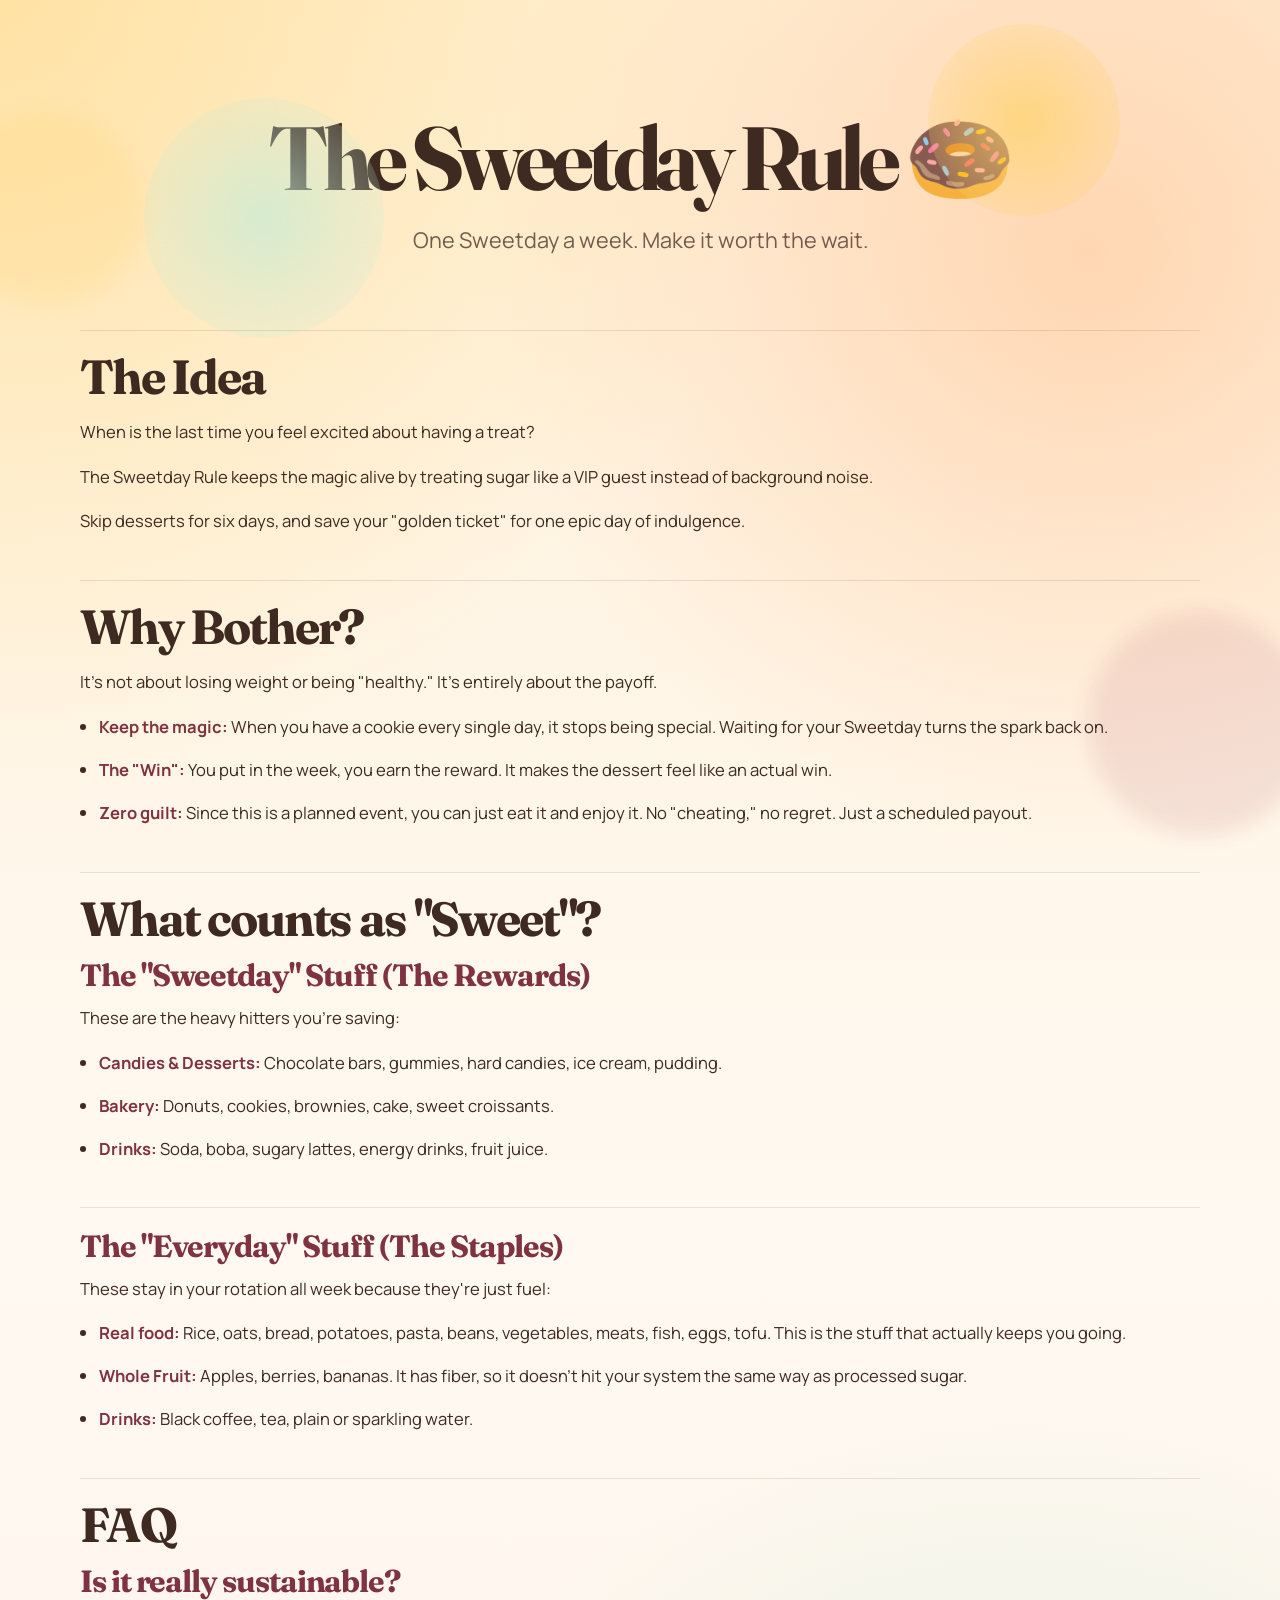
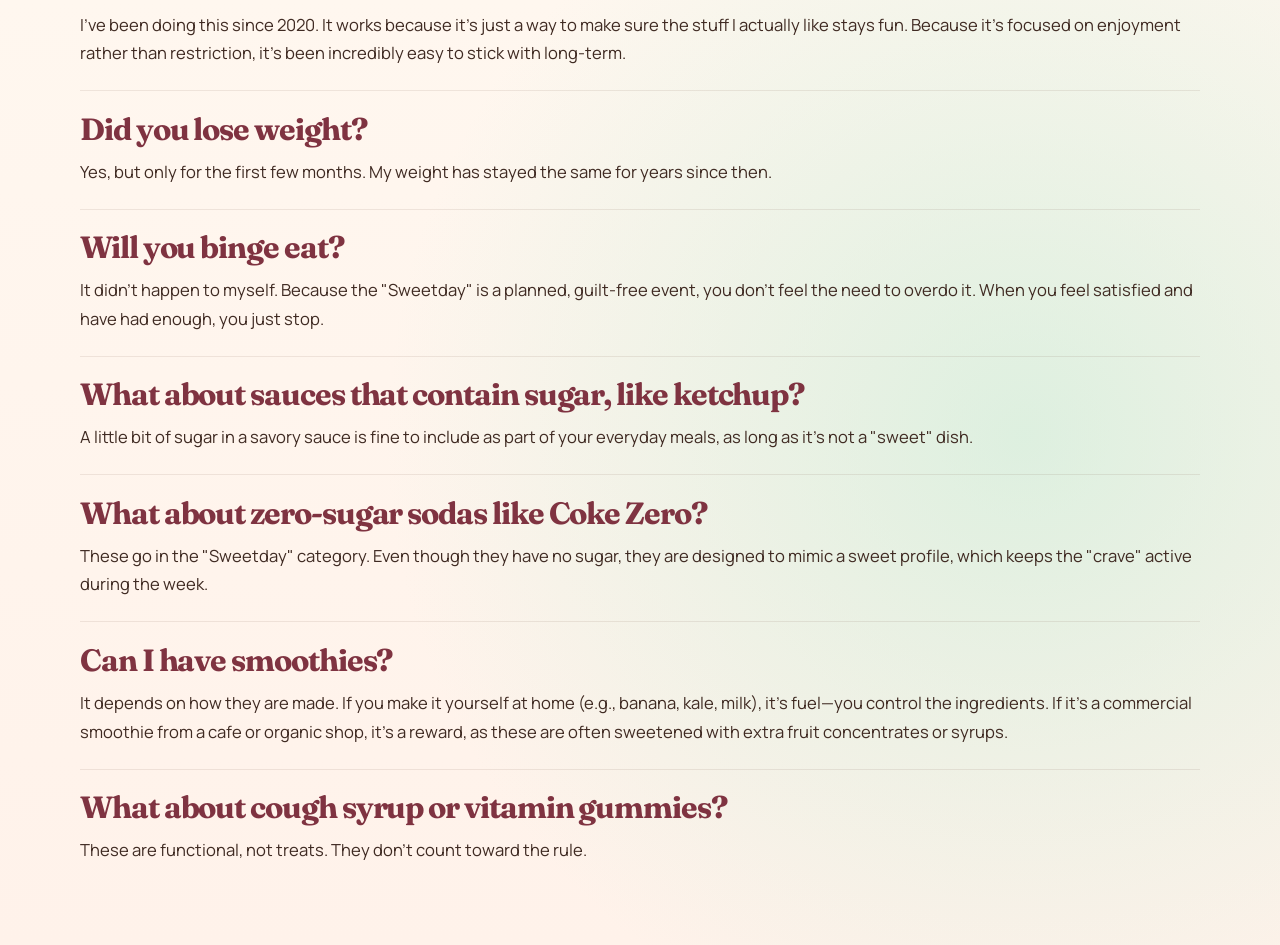
==== index.html @ d460bc85 "Add a webpage" ====
<!DOCTYPE html>
<html lang="en">
  <head>
    <meta charset="UTF-8" />
    <meta name="viewport" content="width=device-width, initial-scale=1.0" />
    <title>The Sweetday Rule</title>
    <meta
      name="description"
      content="One Sweetday a week. Make it worth the wait."
    />
    <link rel="icon" type="image/png" href="favicon.png" />
    <link rel="preconnect" href="https://fonts.googleapis.com" />
    <link rel="preconnect" href="https://fonts.gstatic.com" crossorigin />
    <link
      href="https://fonts.googleapis.com/css2?family=Fraunces:opsz,wght@9..144,400;9..144,600;9..144,700&family=Manrope:wght@400;500;700;800&display=swap"
      rel="stylesheet"
    />
    <link rel="stylesheet" href="styles.css" />
  </head>
  <body>
    <div class="page-shell">
      <header class="hero">
        <h1>The Sweetday Rule 🍩</h1>
        <p class="hero-tagline">One Sweetday a week. Make it worth the wait.</p>
      </header>

      <main class="content-grid">
        <section class="card story-card">
          <h2>The Idea</h2>
          <p>When is the last time you feel excited about having a treat?</p>
          <p>
            The Sweetday Rule keeps the magic alive by treating sugar like a VIP
            guest instead of background noise.
          </p>
          <p>
            Skip desserts for six days, and save your "golden ticket" for one
            epic day of indulgence.
          </p>
        </section>

        <section class="card reasons-card">
          <h2>Why Bother?</h2>
          <p>It's not about losing weight or being "healthy." It's entirely about the payoff.</p>
          <ul>
            <li>
              <strong>Keep the magic:</strong> When you have a cookie every
              single day, it stops being special. Waiting for your Sweetday
              turns the spark back on.
            </li>
            <li>
              <strong>The "Win":</strong> You put in the week, you earn the
              reward. It makes the dessert feel like an actual win.
            </li>
            <li>
              <strong>Zero guilt:</strong> Since this is a planned event, you
              can just eat it and enjoy it. No "cheating," no regret. Just a
              scheduled payout.
            </li>
          </ul>
        </section>

        <section class="card category-card reward-card">
          <h2>What counts as "Sweet"?</h2>
          <h3>The "Sweetday" Stuff (The Rewards)</h3>
          <p>These are the heavy hitters you're saving:</p>
          <ul>
            <li>
              <strong>Candies &amp; Desserts:</strong> Chocolate bars, gummies,
              hard candies, ice cream, pudding.
            </li>
            <li>
              <strong>Bakery:</strong> Donuts, cookies, brownies, cake, sweet
              croissants.
            </li>
            <li>
              <strong>Drinks:</strong> Soda, boba, sugary lattes, energy
              drinks, fruit juice.
            </li>
          </ul>
        </section>

        <section class="card category-card staple-card">
          <h3>The "Everyday" Stuff (The Staples)</h3>
          <p>
            These stay in your rotation all week because they're just fuel:
          </p>
          <ul>
            <li>
              <strong>Real food:</strong> Rice, oats, bread, potatoes, pasta,
              beans, vegetables, meats, fish, eggs, tofu. This is the stuff
              that actually keeps you going.
            </li>
            <li>
              <strong>Whole Fruit:</strong> Apples, berries, bananas. It has
              fiber, so it doesn't hit your system the same way as processed
              sugar.
            </li>
            <li>
              <strong>Drinks:</strong> Black coffee, tea, plain or sparkling
              water.
            </li>
          </ul>
        </section>

        <section class="card faq-card">
          <h2>FAQ</h2>

          <article class="faq-item">
            <h3>Is it really sustainable?</h3>
            <p>
              I've been doing this since 2020. It works because it's just a way
              to make sure the stuff I actually like stays fun. Because it's
              focused on enjoyment rather than restriction, it's been incredibly
              easy to stick with long-term.
            </p>
          </article>

          <article class="faq-item">
            <h3>Did you lose weight?</h3>
            <p>
              Yes, but only for the first few months. My weight has stayed the
              same for years since then.
            </p>
          </article>

          <article class="faq-item">
            <h3>Will you binge eat?</h3>
            <p>
              It didn't happen to myself. Because the "Sweetday" is a planned,
              guilt-free event, you don't feel the need to overdo it. When you
              feel satisfied and have had enough, you just stop.
            </p>
          </article>

          <article class="faq-item">
            <h3>What about sauces that contain sugar, like ketchup?</h3>
            <p>
              A little bit of sugar in a savory sauce is fine to include as part
              of your everyday meals, as long as it's not a "sweet" dish.
            </p>
          </article>

          <article class="faq-item">
            <h3>What about zero-sugar sodas like Coke Zero?</h3>
            <p>
              These go in the "Sweetday" category. Even though they have no
              sugar, they are designed to mimic a sweet profile, which keeps the
              "crave" active during the week.
            </p>
          </article>

          <article class="faq-item">
            <h3>Can I have smoothies?</h3>
            <p>
              It depends on how they are made. If you make it yourself at home
              (e.g., banana, kale, milk), it's fuel—you control the
              ingredients. If it's a commercial smoothie from a cafe or organic
              shop, it's a reward, as these are often sweetened with extra fruit
              concentrates or syrups.
            </p>
          </article>

          <article class="faq-item">
            <h3>What about cough syrup or vitamin gummies?</h3>
            <p>
              These are functional, not treats. They don't count toward the
              rule.
            </p>
          </article>
        </section>
      </main>
    </div>
  </body>
</html>
---- styles.css ----
:root {
  --cream: #fff8ee;
  --ink: #3f2a22;
  --muted: #75594d;
  --berry: #a54656;
  --berry-deep: #7f3341;
  --peach: #ffb47c;
  --gold: #ffd36e;
  --mint: #c5ecd6;
}

* {
  box-sizing: border-box;
}

html {
  scroll-behavior: smooth;
}

body {
  margin: 0;
  min-height: 100vh;
  font-family: "Manrope", sans-serif;
  color: var(--ink);
  background:
    radial-gradient(circle at top left, rgba(255, 211, 110, 0.5), transparent 28%),
    radial-gradient(circle at 85% 10%, rgba(255, 180, 124, 0.45), transparent 24%),
    radial-gradient(circle at 80% 80%, rgba(197, 236, 214, 0.58), transparent 28%),
    linear-gradient(180deg, #fff1da 0%, #fff9f1 48%, #fff2ea 100%);
}

body::before,
body::after {
  content: "";
  position: fixed;
  z-index: 0;
  border-radius: 999px;
  filter: blur(10px);
  opacity: 0.72;
  pointer-events: none;
}

body::before {
  top: 7rem;
  left: -3rem;
  width: 12rem;
  height: 12rem;
  background: rgba(255, 211, 110, 0.28);
}

body::after {
  right: -2rem;
  bottom: 4rem;
  width: 14rem;
  height: 14rem;
  background: rgba(165, 70, 86, 0.16);
}

.page-shell {
  position: relative;
  z-index: 1;
  width: min(1120px, calc(100% - 2rem));
  margin: 0 auto;
  padding: 2.5rem 0 5rem;
}

.hero {
  position: relative;
  padding: 4.5rem 0 3rem;
  text-align: center;
}

.hero::before,
.hero::after {
  content: "";
  position: absolute;
  inset: auto;
  border-radius: 999px;
  pointer-events: none;
}

.hero::before {
  top: -1rem;
  right: 5rem;
  width: 12rem;
  height: 12rem;
  background: radial-gradient(circle, rgba(255, 211, 110, 0.75), rgba(255, 211, 110, 0));
}

.hero::after {
  bottom: -2rem;
  left: 4rem;
  width: 15rem;
  height: 15rem;
  background: radial-gradient(circle, rgba(197, 236, 214, 0.7), rgba(197, 236, 214, 0));
}

h1,
h2,
h3 {
  margin: 0;
  font-family: "Fraunces", serif;
  line-height: 1.02;
}

h1 {
  font-size: clamp(3rem, 7vw, 5.9rem);
  letter-spacing: -0.06em;
}

.hero-tagline {
  max-width: 36rem;
  margin: 1.25rem auto 0;
  font-size: clamp(1.1rem, 2vw, 1.35rem);
  line-height: 1.6;
  color: var(--muted);
}

.content-grid {
  display: grid;
  grid-template-columns: minmax(0, 1fr);
  gap: 2.75rem;
  margin-top: 1.5rem;
}

.card {
  position: relative;
  padding-top: 1.4rem;
  border-top: 1px solid rgba(121, 89, 77, 0.16);
}

.story-card {
  grid-column: 1;
}

.reasons-card {
  grid-column: 1;
}

.reward-card,
.staple-card {
  grid-column: 1;
}

.faq-card {
  grid-column: 1;
}

.card h2 {
  margin-bottom: 1rem;
  font-size: clamp(2rem, 4vw, 3rem);
  letter-spacing: -0.045em;
}

.card h3 {
  margin-bottom: 0.8rem;
  font-size: clamp(1.45rem, 2.4vw, 2rem);
  color: var(--berry-deep);
  letter-spacing: -0.035em;
}

p,
li {
  font-size: 1.04rem;
  line-height: 1.72;
}

p {
  margin: 0 0 1rem;
}

ul {
  margin: 0;
  padding-left: 1.2rem;
}

li + li {
  margin-top: 0.9rem;
}

strong {
  color: var(--berry-deep);
}

.faq-item + .faq-item {
  margin-top: 1.4rem;
  padding-top: 1.4rem;
  border-top: 1px solid rgba(121, 89, 77, 0.12);
}

.faq-item p:last-child,
.card p:last-child {
  margin-bottom: 0;
}

@media (max-width: 900px) {
  .page-shell {
    width: min(100% - 1rem, 1120px);
    padding-top: 0.5rem;
  }

  .hero {
    padding: 3.5rem 0 2.5rem;
  }
}

@media (max-width: 640px) {
  .page-shell {
    width: min(100% - 0.75rem, 1120px);
    padding-bottom: 2rem;
  }

  .content-grid {
    gap: 2.1rem;
    margin-top: 0.9rem;
  }

  p,
  li {
    font-size: 0.98rem;
    line-height: 1.66;
  }

}
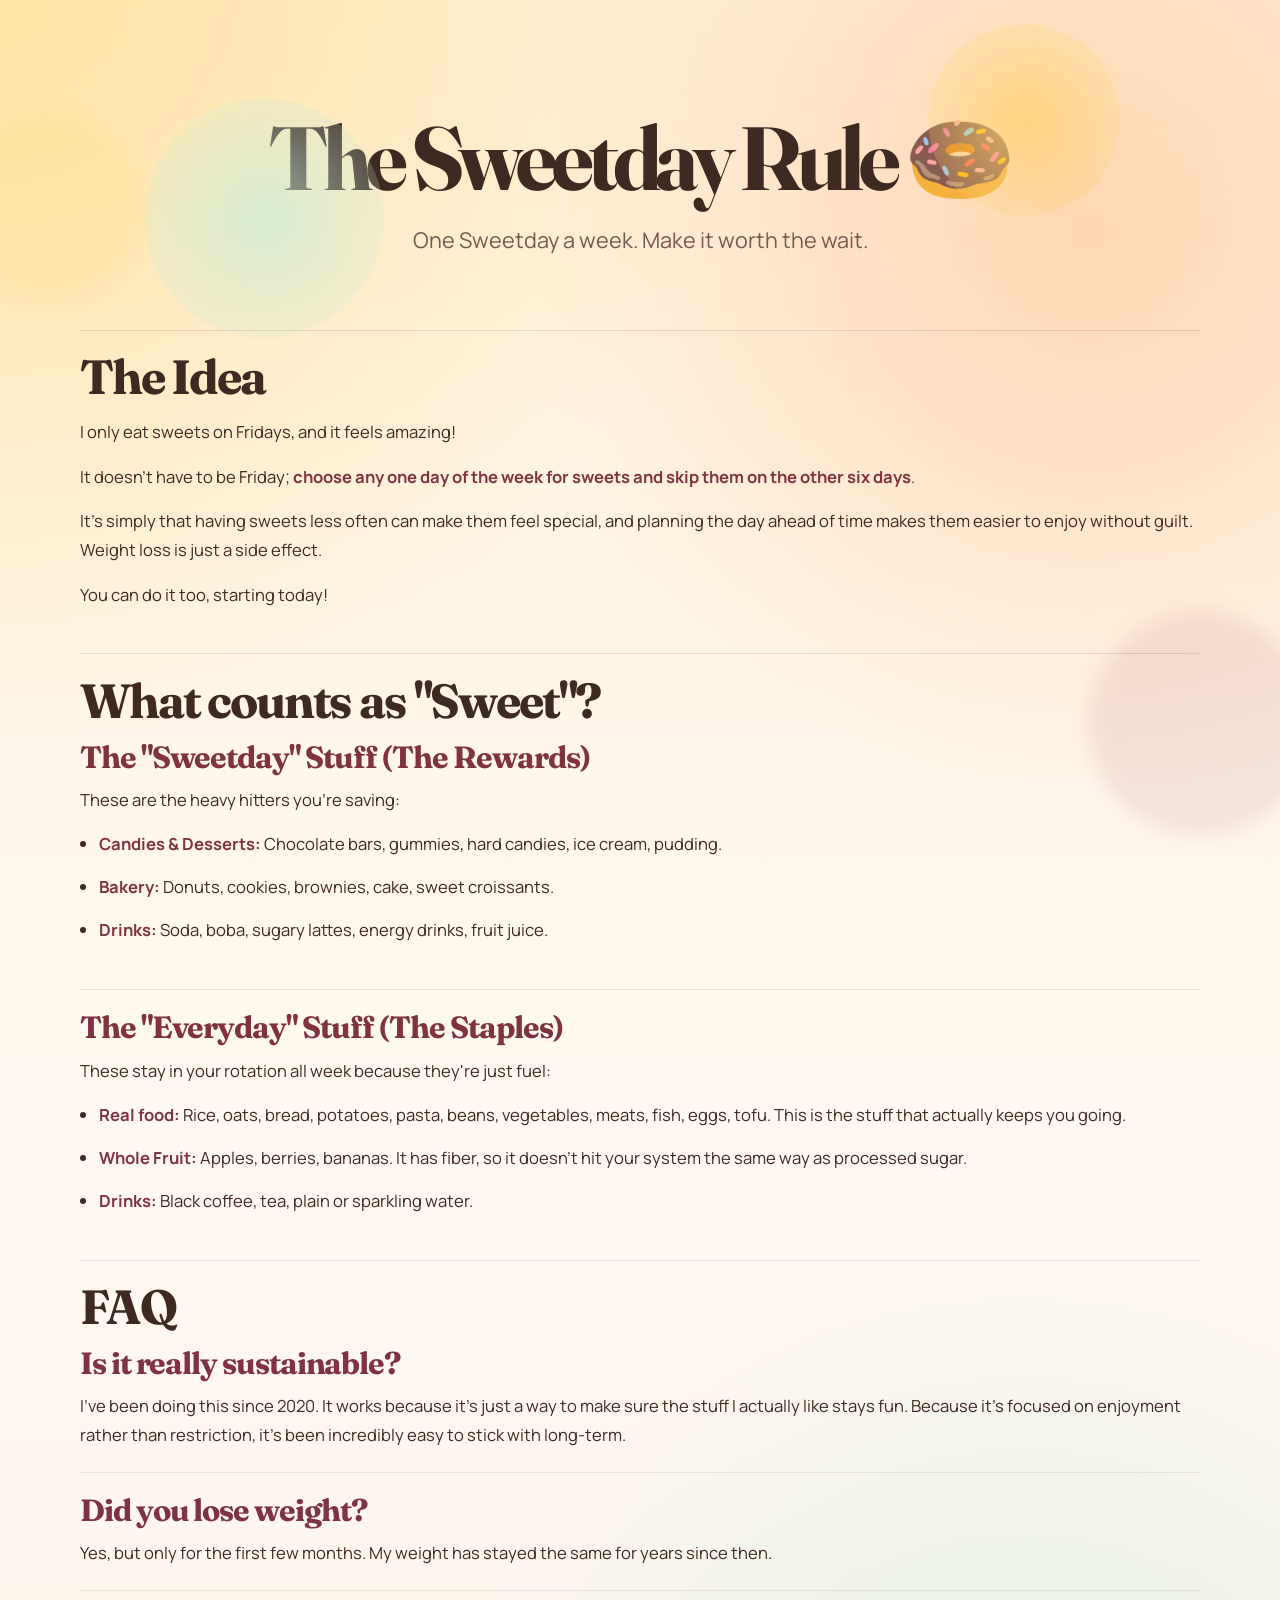
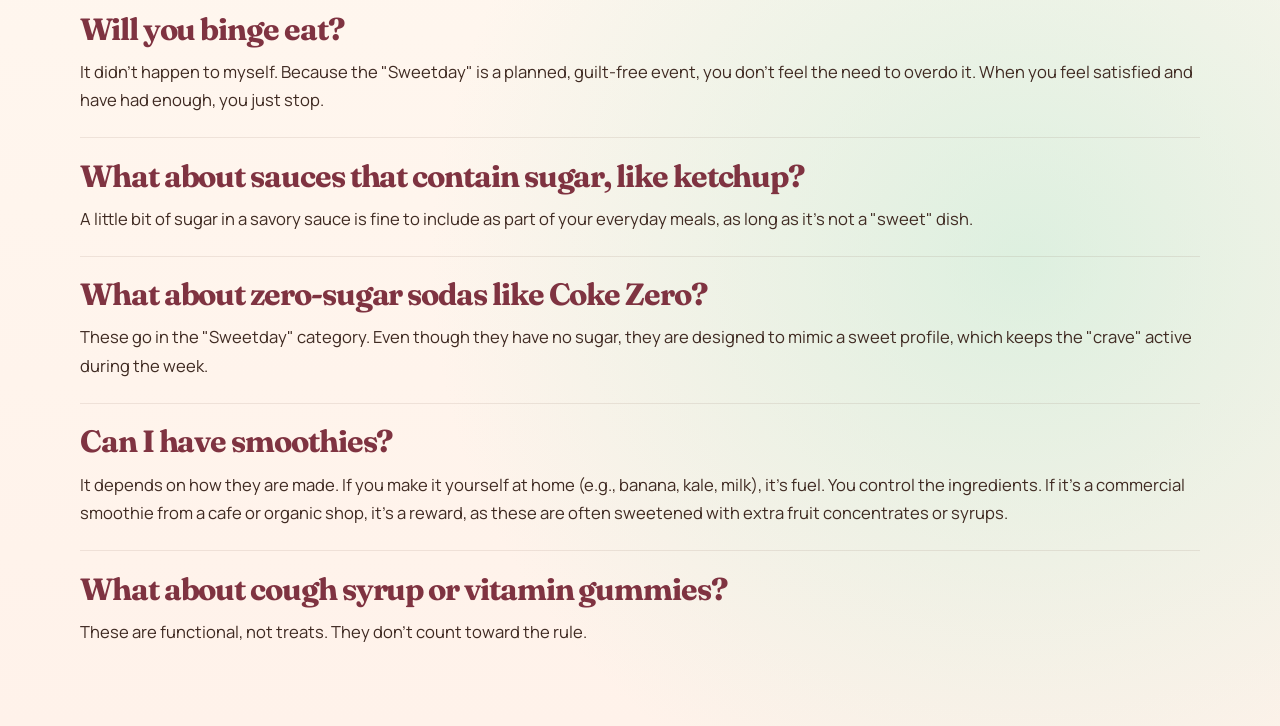
==== commit 36ba4c30: "Make it less AI" ====
--- a/index.html
+++ b/index.html
@@ -8,6 +8,14 @@
       name="description"
       content="One Sweetday a week. Make it worth the wait."
     />
+    <meta property="og:type" content="website" />
+    <meta property="og:url" content="https://johnlin.tw/the-sweetday-rule/" />
+    <meta property="og:title" content="The Sweetday Rule" />
+    <meta
+      property="og:description"
+      content="One Sweetday a week. Make it worth the wait."
+    />
+    <meta property="og:site_name" content="The Sweetday Rule" />
     <link rel="icon" type="image/png" href="favicon.png" />
     <link rel="preconnect" href="https://fonts.googleapis.com" />
     <link rel="preconnect" href="https://fonts.gstatic.com" crossorigin />
@@ -27,36 +35,18 @@
       <main class="content-grid">
         <section class="card story-card">
           <h2>The Idea</h2>
-          <p>When is the last time you feel excited about having a treat?</p>
+          <p>I only eat sweets on Fridays, and it feels amazing!</p>
           <p>
-            The Sweetday Rule keeps the magic alive by treating sugar like a VIP
-            guest instead of background noise.
+            It doesn't have to be Friday;
+            <strong>choose any one day of the week for sweets and skip them on
+              the other six days</strong>.
           </p>
           <p>
-            Skip desserts for six days, and save your "golden ticket" for one
-            epic day of indulgence.
+            It's simply that having sweets less often can make them feel
+            special, and planning the day ahead of time makes them easier to
+            enjoy without guilt. Weight loss is just a side effect.
           </p>
-        </section>
-
-        <section class="card reasons-card">
-          <h2>Why Bother?</h2>
-          <p>It's not about losing weight or being "healthy." It's entirely about the payoff.</p>
-          <ul>
-            <li>
-              <strong>Keep the magic:</strong> When you have a cookie every
-              single day, it stops being special. Waiting for your Sweetday
-              turns the spark back on.
-            </li>
-            <li>
-              <strong>The "Win":</strong> You put in the week, you earn the
-              reward. It makes the dessert feel like an actual win.
-            </li>
-            <li>
-              <strong>Zero guilt:</strong> Since this is a planned event, you
-              can just eat it and enjoy it. No "cheating," no regret. Just a
-              scheduled payout.
-            </li>
-          </ul>
+          <p>You can do it too, starting today!</p>
         </section>
 
         <section class="card category-card reward-card">
@@ -153,7 +143,7 @@
             <h3>Can I have smoothies?</h3>
             <p>
               It depends on how they are made. If you make it yourself at home
-              (e.g., banana, kale, milk), it's fuel—you control the
+              (e.g., banana, kale, milk), it's fuel. You control the
               ingredients. If it's a commercial smoothie from a cafe or organic
               shop, it's a reward, as these are often sweetened with extra fruit
               concentrates or syrups.
--- a/styles.css
+++ b/styles.css
@@ -133,10 +133,6 @@
   grid-column: 1;
 }
 
-.reasons-card {
-  grid-column: 1;
-}
-
 .reward-card,
 .staple-card {
   grid-column: 1;
@@ -195,24 +191,74 @@
 
 @media (max-width: 900px) {
   .page-shell {
-    width: min(100% - 1rem, 1120px);
-    padding-top: 0.5rem;
+    width: min(100% - 2rem, 1120px);
+    padding-top: 0.75rem;
   }
 
   .hero {
     padding: 3.5rem 0 2.5rem;
   }
+
+  .hero::before {
+    top: -2.5rem;
+    right: 1rem;
+    width: 9rem;
+    height: 9rem;
+    opacity: 0.5;
+  }
+
+  .hero::after {
+    left: 50%;
+    bottom: -1.5rem;
+    width: 12rem;
+    height: 12rem;
+    transform: translateX(-50%);
+    opacity: 0.55;
+  }
 }
 
 @media (max-width: 640px) {
   .page-shell {
-    width: min(100% - 0.75rem, 1120px);
-    padding-bottom: 2rem;
+    width: min(100% - 2rem, 1120px);
+    padding-bottom: 2.5rem;
   }
 
   .content-grid {
     gap: 2.1rem;
     margin-top: 0.9rem;
+  }
+
+  .hero {
+    padding: 2.75rem 0 2.25rem;
+  }
+
+  .hero::before {
+    top: -3rem;
+    right: -0.75rem;
+    width: 7rem;
+    height: 7rem;
+    opacity: 0.32;
+  }
+
+  .hero::after {
+    bottom: -1rem;
+    width: 10.5rem;
+    height: 10.5rem;
+    opacity: 0.42;
+  }
+
+  h1 {
+    font-size: clamp(2.7rem, 14vw, 4rem);
+    line-height: 0.96;
+  }
+
+  .hero-tagline {
+    max-width: 18rem;
+    margin-top: 1rem;
+  }
+
+  .card {
+    padding-top: 1.2rem;
   }
 
   p,
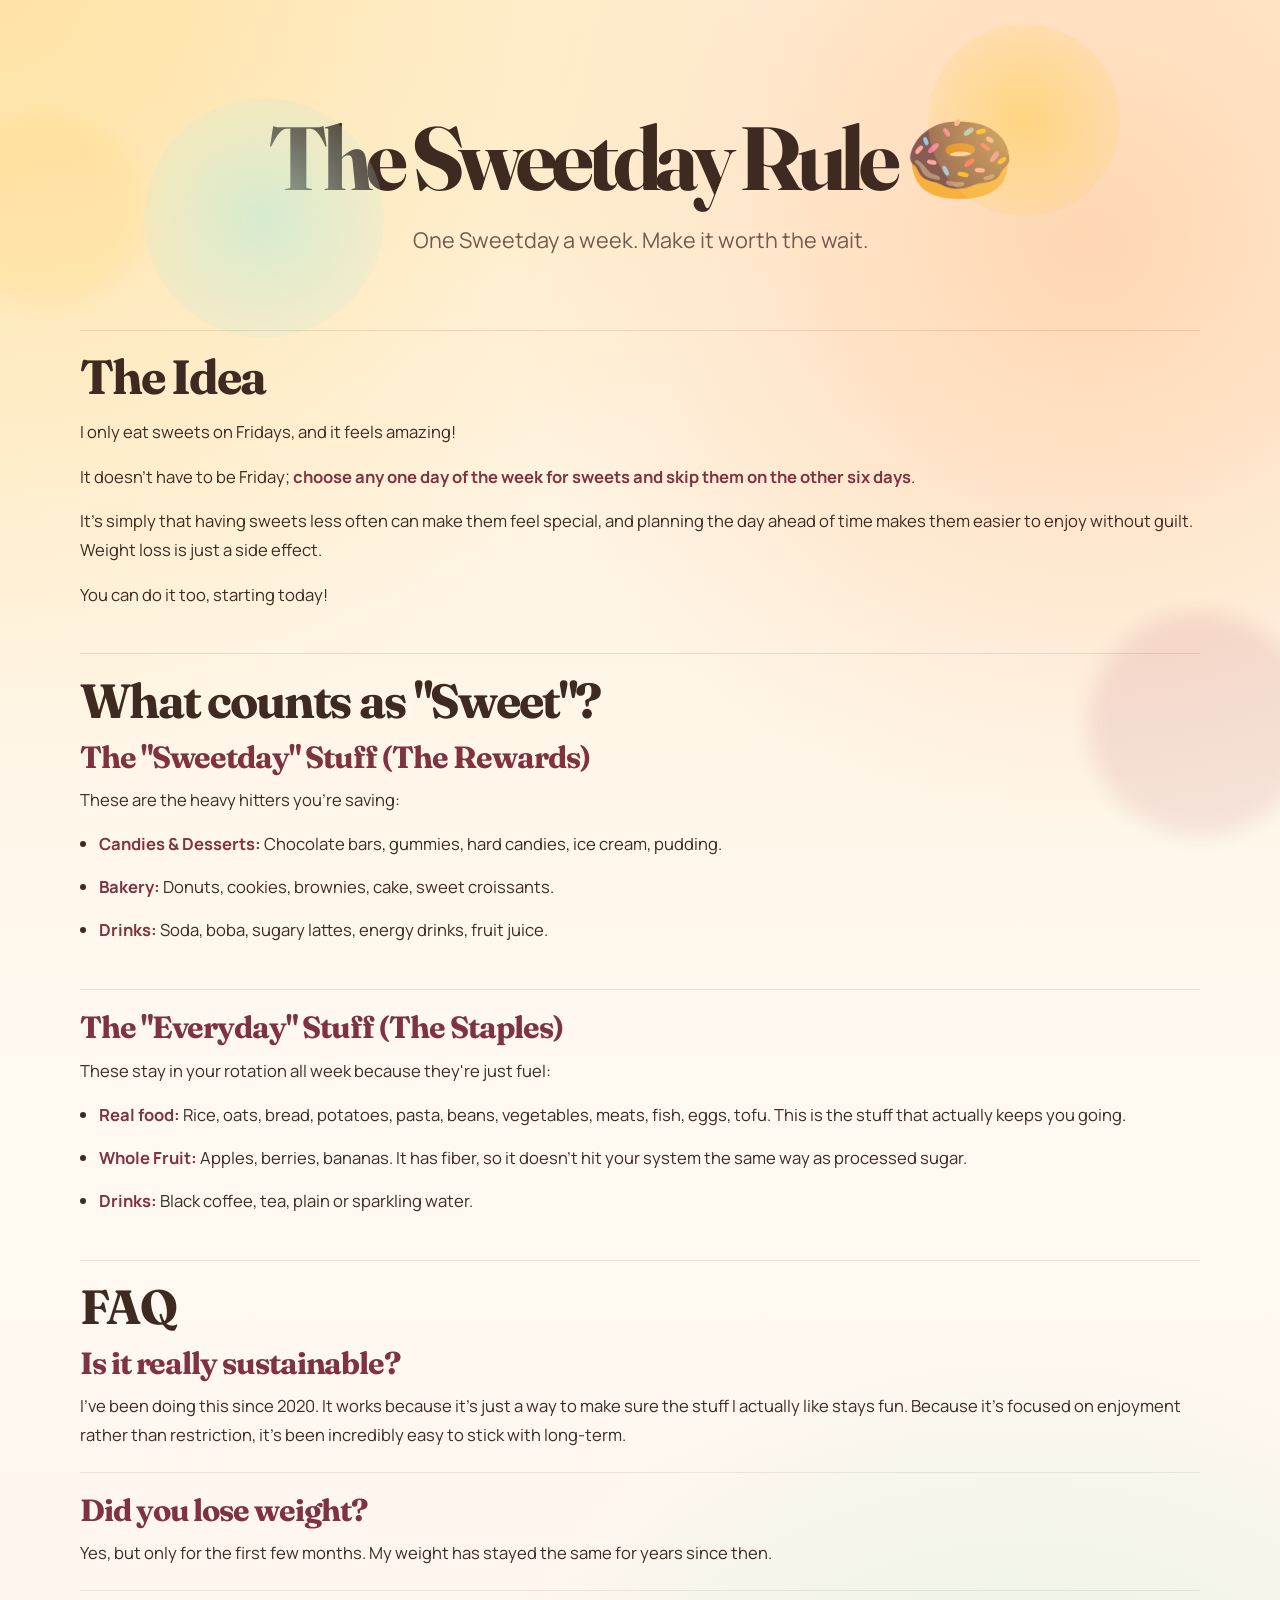
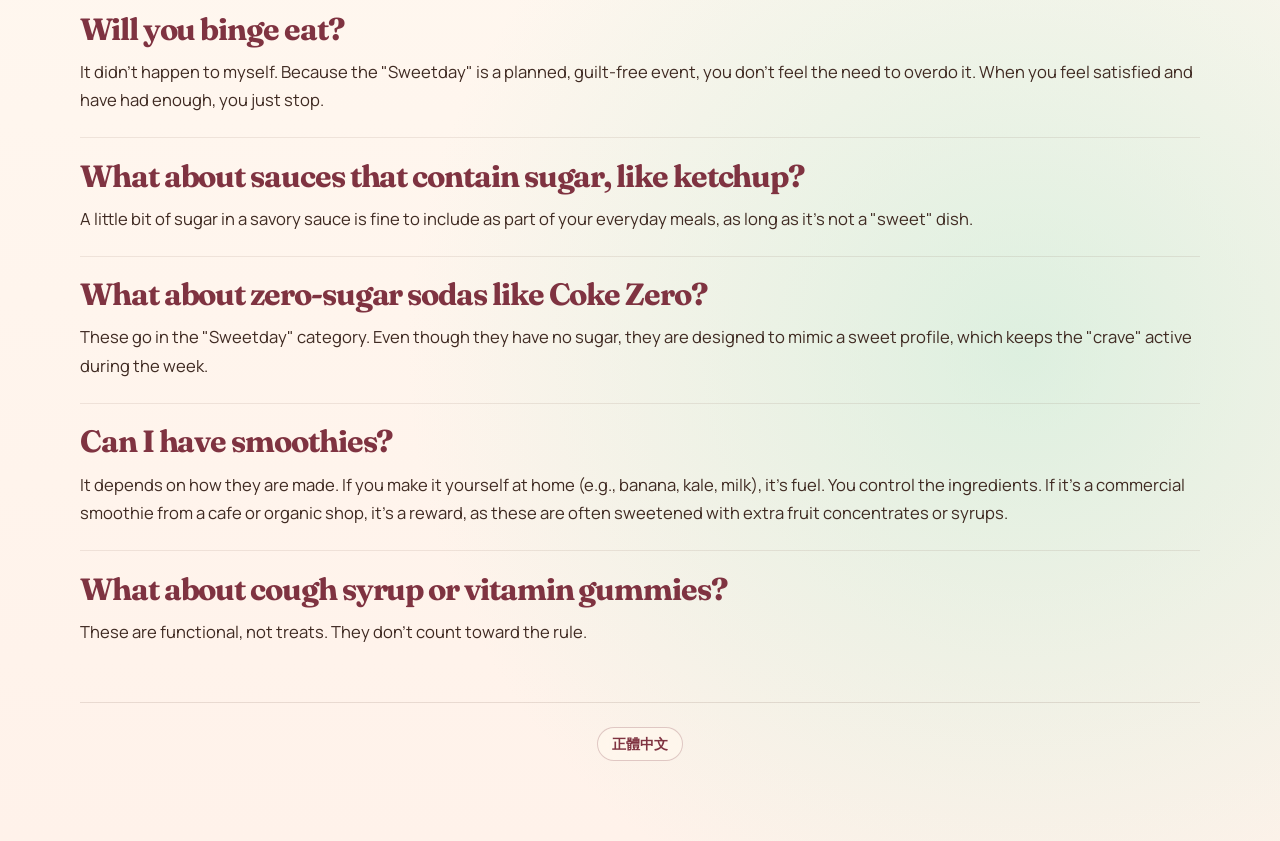
==== commit cfbf9bfb: "Add links between languages" ====
--- a/index.html
+++ b/index.html
@@ -16,11 +16,21 @@
       content="One Sweetday a week. Make it worth the wait."
     />
     <meta property="og:site_name" content="The Sweetday Rule" />
+    <link
+      rel="alternate"
+      hreflang="en"
+      href="https://johnlin.tw/the-sweetday-rule/"
+    />
+    <link
+      rel="alternate"
+      hreflang="zh-TW"
+      href="https://johnlin.tw/the-sweetday-rule/zh-TW/"
+    />
     <link rel="icon" type="image/png" href="favicon.png" />
     <link rel="preconnect" href="https://fonts.googleapis.com" />
     <link rel="preconnect" href="https://fonts.gstatic.com" crossorigin />
     <link
-      href="https://fonts.googleapis.com/css2?family=Fraunces:opsz,wght@9..144,400;9..144,600;9..144,700&family=Manrope:wght@400;500;700;800&display=swap"
+      href="https://fonts.googleapis.com/css2?family=Fraunces:opsz,wght@9..144,400;9..144,600;9..144,700&amp;family=Manrope:wght@400;500;700;800&amp;display=swap"
       rel="stylesheet"
     />
     <link rel="stylesheet" href="styles.css" />
@@ -159,6 +169,17 @@
           </article>
         </section>
       </main>
+
+      <footer class="language-footer">
+        <a
+          class="language-switch"
+          href="zh-TW/"
+          lang="zh-TW"
+          hreflang="zh-TW"
+        >
+          正體中文
+        </a>
+      </footer>
     </div>
   </body>
 </html>
--- a/styles.css
+++ b/styles.css
@@ -70,6 +70,42 @@
   text-align: center;
 }
 
+.language-footer {
+  margin-top: 3.5rem;
+  padding-top: 1.5rem;
+  border-top: 1px solid rgba(121, 89, 77, 0.16);
+  text-align: center;
+}
+
+.language-switch {
+  display: inline-block;
+  padding: 0.55rem 0.9rem;
+  border: 1px solid rgba(127, 51, 65, 0.24);
+  border-radius: 999px;
+  color: var(--berry-deep);
+  background: rgba(255, 248, 238, 0.68);
+  font-size: 0.9rem;
+  font-weight: 700;
+  line-height: 1;
+  text-decoration: none;
+  backdrop-filter: blur(8px);
+  transition:
+    border-color 160ms ease,
+    background-color 160ms ease,
+    transform 160ms ease;
+}
+
+.language-switch:hover {
+  border-color: rgba(127, 51, 65, 0.46);
+  background: rgba(255, 248, 238, 0.92);
+  transform: translateY(-1px);
+}
+
+.language-switch:focus-visible {
+  outline: 3px solid var(--gold);
+  outline-offset: 3px;
+}
+
 .hero::before,
 .hero::after {
   content: "";
